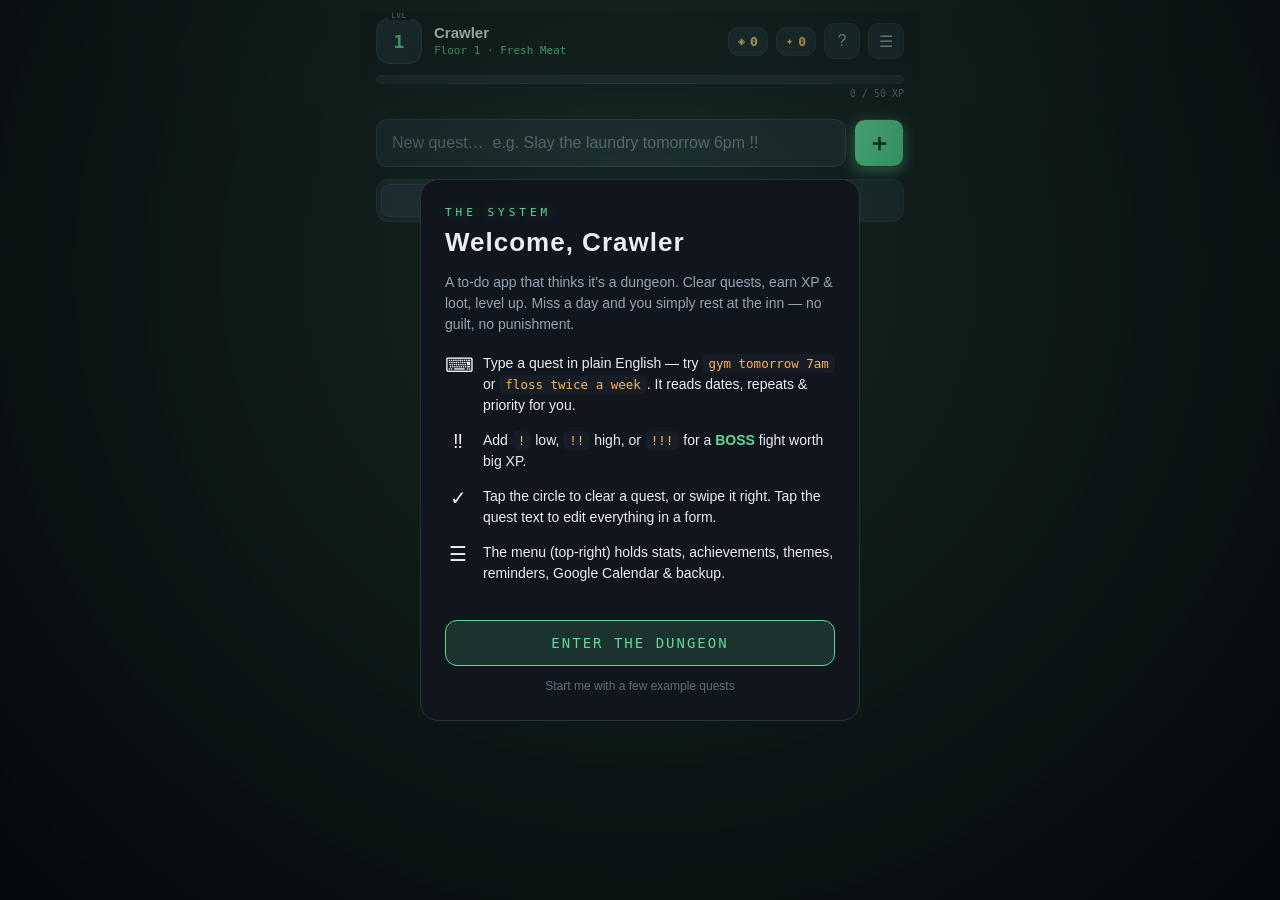
==== index.html @ 9c375795 "first version Co-authored-by: Cursor <cursoragent@cursor.com>" ====
<!DOCTYPE html>
<html lang="en">
<head>
  <meta charset="UTF-8" />
  <meta name="viewport" content="width=device-width, initial-scale=1.0, viewport-fit=cover, maximum-scale=1.0, user-scalable=no" />
  <title>CRAWL — The System</title>
  <meta name="description" content="A dungeon-crawler to-do app. Clear your quests, earn loot, level up." />
  <meta name="theme-color" content="#0b0e12" />
  <meta name="mobile-web-app-capable" content="yes" />
  <meta name="apple-mobile-web-app-capable" content="yes" />
  <meta name="apple-mobile-web-app-status-bar-style" content="black-translucent" />
  <meta name="apple-mobile-web-app-title" content="Crawl" />
  <link rel="manifest" href="manifest.webmanifest" />
  <link rel="icon" type="image/png" sizes="32x32" href="icons/favicon-32.png" />
  <link rel="apple-touch-icon" href="icons/apple-touch-icon.png" />
  <link rel="stylesheet" href="styles.css" />
</head>
<body>
  <div id="app">
    <!-- THE SYSTEM HUD -->
    <header id="hud">
      <div class="hud-row">
        <div class="hud-id">
          <button id="avatar" class="avatar" title="Your stats" aria-label="Open stats">
            <span id="avatarLevel">1</span>
          </button>
          <div class="hud-meta">
            <div class="hud-name" id="crawlerName">Crawler</div>
            <div class="hud-title" id="crawlerTitle">Floor 1 · Fresh Meat</div>
          </div>
        </div>
        <div class="hud-stats">
          <div class="stat gold" id="goldStat" title="Gold">
            <span class="stat-ico">◈</span><span id="goldVal">0</span>
          </div>
          <div class="stat streak" id="streakStat" title="Daily streak">
            <span class="stat-ico">✦</span><span id="streakVal">0</span>
          </div>
          <button id="helpBtn" class="icon-btn" aria-label="Help and intro">?</button>
          <button id="menuBtn" class="icon-btn" aria-label="Menu">☰</button>
        </div>
      </div>
      <div class="xp-wrap" title="Experience">
        <div class="xp-bar"><div class="xp-fill" id="xpFill"></div></div>
        <div class="xp-label"><span id="xpText">0 / 50 XP</span></div>
      </div>
    </header>

    <!-- QUICK CAPTURE -->
    <form id="capture" autocomplete="off">
      <input id="captureInput" type="text" inputmode="text"
        placeholder="New quest…  e.g. Slay the laundry tomorrow 6pm !!"
        aria-label="Add a quest" />
      <button type="submit" id="addBtn" aria-label="Add quest">＋</button>
    </form>
    <div id="parsePreview" class="parse-preview" hidden></div>

    <!-- VIEW TABS -->
    <nav id="tabs">
      <button class="tab active" data-view="today">Today<span class="tab-count" id="count-today"></span></button>
      <button class="tab" data-view="upcoming">Upcoming<span class="tab-count" id="count-upcoming"></span></button>
      <button class="tab" data-view="backlog">Anytime<span class="tab-count" id="count-backlog"></span></button>
      <button class="tab" data-view="done">Cleared<span class="tab-count" id="count-done"></span></button>
    </nav>

    <!-- QUEST LIST -->
    <main id="list" aria-live="polite"></main>

    <div id="emptyState" class="empty" hidden></div>
  </div>

  <!-- Floating System log line -->
  <div id="systemLog" class="system-log" aria-live="polite"></div>

  <!-- Toast / loot popups -->
  <div id="toastStack" class="toast-stack"></div>

  <!-- Stats / achievements sheet -->
  <div id="sheet" class="sheet" hidden>
    <div class="sheet-card">
      <button id="sheetClose" class="sheet-close" aria-label="Close">✕</button>
      <div id="sheetBody"></div>
    </div>
  </div>

  <!-- Level-up overlay -->
  <div id="levelup" class="levelup" hidden>
    <div class="levelup-card">
      <div class="lu-flash">LEVEL UP</div>
      <div class="lu-num" id="luNum">2</div>
      <div class="lu-sub" id="luSub">The System acknowledges your effort. Barely.</div>
      <button id="luClose" class="lu-btn">Descend</button>
    </div>
  </div>

  <div id="editModal" class="edit-modal" hidden></div>
  <div id="intro" class="intro" hidden></div>

  <script src="app.js"></script>
</body>
</html>
---- styles.css ----
/* ============ CRAWL — The System ============ */
:root {
  --bg: #0b0e12;
  --bg-2: #11161d;
  --panel: #161d26;
  --panel-2: #1c2531;
  --stroke: #28323f;
  --stroke-soft: #1f2833;
  --text: #e8edf3;
  --text-dim: #95a3b3;
  --text-faint: #5e6c7c;
  --sys: #5fd896;        /* System green */
  --sys-glow: rgba(95,216,150,.45);
  --gold: #f3c969;
  --amber: #ffb454;
  --danger: #ff6b6b;
  --p1: #ff6b6b;         /* priority colors */
  --p2: #ffb454;
  --p3: #5fb0ff;
  --radius: 16px;
  --radius-sm: 11px;
  --shadow: 0 10px 30px rgba(0,0,0,.5);
  --mono: 'SFMono-Regular', ui-monospace, 'JetBrains Mono', Menlo, Consolas, monospace;
  --sans: -apple-system, BlinkMacSystemFont, 'Segoe UI', Roboto, Helvetica, Arial, sans-serif;
}
[data-theme="ember"] { --sys:#ff8c42; --sys-glow:rgba(255,140,66,.45); }
[data-theme="arcane"] { --sys:#b07dff; --sys-glow:rgba(176,125,255,.45); }
[data-theme="blood"]  { --sys:#ff5d6c; --sys-glow:rgba(255,93,108,.45); }
[data-theme="light"] {
  --bg:#eef1f5; --bg-2:#e6eaf0; --panel:#ffffff; --panel-2:#f2f5f9;
  --stroke:#d4dbe5; --stroke-soft:#e2e8f0; --text:#1a2330; --text-dim:#566173;
  --text-faint:#8a97a8; --shadow:0 10px 30px rgba(40,60,90,.12);
}

* { box-sizing: border-box; -webkit-tap-highlight-color: transparent; }
/* The hidden attribute must always win, even over display:grid/flex overlays */
[hidden] { display: none !important; }
html, body { margin: 0; padding: 0; }
body {
  background:
    radial-gradient(1200px 500px at 50% -10%, rgba(95,216,150,.06), transparent 60%),
    var(--bg);
  color: var(--text);
  font-family: var(--sans);
  -webkit-font-smoothing: antialiased;
  min-height: 100dvh;
  overscroll-behavior-y: contain;
}

#app {
  max-width: 560px;
  margin: 0 auto;
  padding: calc(env(safe-area-inset-top) + 12px) 16px calc(env(safe-area-inset-bottom) + 120px);
}

/* ---------- HUD ---------- */
#hud {
  position: sticky; top: 0; z-index: 30;
  background: linear-gradient(180deg, var(--bg) 70%, transparent);
  padding: 6px 0 12px;
  margin: 0 -16px 4px; padding-left: 16px; padding-right: 16px;
}
.hud-row { display: flex; align-items: center; justify-content: space-between; gap: 12px; }
.hud-id { display: flex; align-items: center; gap: 12px; min-width: 0; }
.avatar {
  position: relative; width: 46px; height: 46px; flex: 0 0 auto;
  border-radius: 13px; border: 1px solid var(--stroke);
  background: linear-gradient(145deg, var(--panel-2), var(--panel));
  color: var(--sys); font-family: var(--mono); font-weight: 700; font-size: 18px;
  display: grid; place-items: center; cursor: pointer;
  box-shadow: inset 0 0 0 1px rgba(255,255,255,.02), 0 0 0 0 var(--sys-glow);
  transition: box-shadow .25s, transform .1s;
}
.avatar:active { transform: scale(.94); }
.avatar::after {
  content: 'LVL'; position: absolute; top: -7px; left: 50%; transform: translateX(-50%);
  font-size: 7px; letter-spacing: 1px; color: var(--text-faint);
  background: var(--bg); padding: 0 3px; font-family: var(--mono);
}
.hud-meta { min-width: 0; }
.hud-name { font-weight: 700; font-size: 15px; line-height: 1.1; }
.hud-title { font-family: var(--mono); font-size: 11px; color: var(--sys); opacity: .85; margin-top: 3px; white-space: nowrap; overflow: hidden; text-overflow: ellipsis; max-width: 46vw; }
.hud-stats { display: flex; align-items: center; gap: 8px; }
.stat {
  display: flex; align-items: center; gap: 5px; font-family: var(--mono); font-size: 13px;
  font-weight: 600; padding: 6px 9px; border-radius: 10px;
  background: var(--panel); border: 1px solid var(--stroke-soft);
}
.stat-ico { font-size: 12px; }
.stat.gold { color: var(--gold); }
.stat.streak { color: var(--amber); }
.stat.pulse { animation: statPop .4s ease; }
@keyframes statPop { 0%{transform:scale(1)} 40%{transform:scale(1.25)} 100%{transform:scale(1)} }
.icon-btn {
  width: 36px; height: 36px; border-radius: 10px; border: 1px solid var(--stroke-soft);
  background: var(--panel); color: var(--text-dim); font-size: 16px; cursor: pointer;
}
.icon-btn:active { transform: scale(.92); }

.xp-wrap { margin-top: 11px; }
.xp-bar {
  height: 9px; border-radius: 6px; background: var(--panel);
  border: 1px solid var(--stroke-soft); overflow: hidden; position: relative;
}
.xp-fill {
  height: 100%; width: 0%;
  background: linear-gradient(90deg, var(--sys), #9affc6);
  box-shadow: 0 0 12px var(--sys-glow);
  border-radius: 6px; transition: width .6s cubic-bezier(.2,.8,.2,1);
}
.xp-label { display: flex; justify-content: flex-end; margin-top: 4px; }
.xp-label span { font-family: var(--mono); font-size: 10px; color: var(--text-faint); }

/* ---------- Capture ---------- */
#capture { display: flex; gap: 8px; margin: 8px 0 4px; }
#captureInput {
  flex: 1; min-width: 0; padding: 14px 15px; font-size: 16px; color: var(--text);
  background: var(--panel); border: 1px solid var(--stroke); border-radius: var(--radius-sm);
  outline: none; transition: border-color .2s, box-shadow .2s;
}
#captureInput::placeholder { color: var(--text-faint); }
#captureInput:focus { border-color: var(--sys); box-shadow: 0 0 0 3px var(--sys-glow); }
#addBtn {
  flex: 0 0 auto; width: 50px; border-radius: var(--radius-sm); border: 1px solid var(--stroke);
  background: linear-gradient(145deg, var(--sys), #46c47e); color: #06231a;
  font-size: 24px; font-weight: 700; cursor: pointer; box-shadow: 0 4px 14px var(--sys-glow);
}
#addBtn:active { transform: scale(.93); }
.parse-preview {
  font-family: var(--mono); font-size: 11px; color: var(--text-dim);
  padding: 4px 6px 0; display: flex; gap: 8px; flex-wrap: wrap;
}
.parse-preview .chip { color: var(--sys); }
.parse-preview .chip.warn { color: var(--amber); }

/* ---------- Tabs ---------- */
#tabs {
  display: flex; gap: 4px; margin: 12px 0 10px; padding: 4px;
  background: var(--panel); border: 1px solid var(--stroke-soft); border-radius: 12px;
  position: sticky; top: 96px; z-index: 20;
}
.tab {
  flex: 1; padding: 9px 4px; border: none; background: transparent; cursor: pointer;
  color: var(--text-dim); font-size: 13px; font-weight: 600; border-radius: 9px;
  display: flex; align-items: center; justify-content: center; gap: 5px;
  transition: background .2s, color .2s;
}
.tab.active { background: var(--panel-2); color: var(--text); box-shadow: inset 0 0 0 1px var(--stroke); }
.tab-count {
  font-family: var(--mono); font-size: 10px; min-width: 16px; padding: 1px 4px;
  border-radius: 6px; background: var(--bg-2); color: var(--text-faint);
}
.tab.active .tab-count { color: var(--sys); }
.tab-count:empty { display: none; }

/* ---------- Quest list ---------- */
#list { display: flex; flex-direction: column; gap: 8px; }
.group-head {
  font-family: var(--mono); font-size: 11px; letter-spacing: 1px; text-transform: uppercase;
  color: var(--text-faint); margin: 14px 2px 2px; display: flex; align-items: center; gap: 8px;
}
.group-head.overdue { color: var(--danger); }
.group-head::after { content: ''; flex: 1; height: 1px; background: var(--stroke-soft); }

.quest {
  display: flex; align-items: flex-start; gap: 12px; padding: 13px 14px;
  background: var(--panel); border: 1px solid var(--stroke-soft); border-radius: var(--radius-sm);
  position: relative; overflow: hidden; touch-action: pan-y;
  animation: questIn .28s ease both;
}
@keyframes questIn { from { opacity: 0; transform: translateY(6px); } to { opacity: 1; transform: none; } }
.quest::before {
  content: ''; position: absolute; left: 0; top: 0; bottom: 0; width: 3px; background: transparent;
}
.quest.p1::before { background: var(--p1); }
.quest.p2::before { background: var(--p2); }
.quest.p3::before { background: var(--p3); }
.quest.boss { border-color: rgba(255,140,66,.4); background: linear-gradient(180deg, rgba(255,140,66,.06), var(--panel)); }

.check {
  flex: 0 0 auto; width: 26px; height: 26px; margin-top: 1px; border-radius: 50%;
  border: 2px solid var(--stroke); background: transparent; cursor: pointer;
  display: grid; place-items: center; transition: border-color .2s, background .2s; position: relative;
}
.check:active { transform: scale(.88); }
.check::after {   /* invisible 44x44 tap target for accessibility */
  content: ''; position: absolute; top: 50%; left: 50%;
  transform: translate(-50%, -50%); width: 44px; height: 44px;
}
.quest.p1 .check { border-color: var(--p1); }
.quest.p2 .check { border-color: var(--p2); }
.quest.p3 .check { border-color: var(--p3); }
.check svg { width: 14px; height: 14px; stroke: #06231a; stroke-width: 3.5; fill: none; opacity: 0; }
.quest.done .check { background: var(--sys); border-color: var(--sys); }
.quest.done .check svg { opacity: 1; }

.q-body { flex: 1; min-width: 0; }
.q-title { font-size: 15px; line-height: 1.35; word-break: break-word; }
.quest.boss .q-title { font-weight: 700; }
.quest.done .q-title { color: var(--text-faint); text-decoration: line-through; }
.q-meta { display: flex; flex-wrap: wrap; gap: 6px; margin-top: 6px; }
.q-tag {
  font-family: var(--mono); font-size: 10.5px; padding: 2px 7px; border-radius: 6px;
  background: var(--bg-2); color: var(--text-dim); display: inline-flex; align-items: center; gap: 4px;
}
.q-tag.due { color: var(--sys); }
.q-tag.due.overdue { color: var(--danger); }
.q-tag.due.soon { color: var(--amber); }
.q-tag.repeat { color: var(--p3); }
.q-tag.boss { color: var(--amber); }
.q-tag.prio.p1 { color: var(--p1); }
.q-tag.prio.p3 { color: var(--p3); }
.q-tag.project { color: var(--text-dim); }
.q-xp { font-family: var(--mono); font-size: 10.5px; color: var(--gold); margin-left: auto; align-self: center; }

.q-actions { position: absolute; right: 10px; top: 10px; display: flex; gap: 4px; opacity: 0; transition: opacity .15s; }
.quest:hover .q-actions { opacity: 1; }
.q-actions button { width: 28px; height: 28px; border-radius: 8px; border: 1px solid var(--stroke-soft); background: var(--panel-2); color: var(--text-dim); font-size: 12px; cursor: pointer; }

.quest.clearing { animation: clearOut .5s ease forwards; }
@keyframes clearOut {
  30% { transform: translateX(0) scale(1.01); }
  100% { transform: translateX(40px); opacity: 0; height: 0; padding-top: 0; padding-bottom: 0; margin: 0; }
}

/* ---------- Empty ---------- */
.empty { text-align: center; padding: 50px 20px; color: var(--text-faint); }
.empty .glyph { font-size: 40px; opacity: .5; margin-bottom: 14px; }
.empty .line { font-family: var(--mono); font-size: 13px; line-height: 1.6; }

/* ---------- System log ---------- */
.system-log {
  position: fixed; left: 50%; transform: translateX(-50%);
  bottom: calc(env(safe-area-inset-bottom) + 16px);
  max-width: 90%; width: max-content;
  background: rgba(8,12,16,.92); border: 1px solid var(--sys); color: var(--sys);
  font-family: var(--mono); font-size: 12px; padding: 9px 14px; border-radius: 10px;
  box-shadow: 0 0 24px var(--sys-glow); backdrop-filter: blur(8px);
  opacity: 0; pointer-events: none; transition: opacity .3s, transform .3s; z-index: 60; text-align: center;
}
.system-log.show { opacity: 1; transform: translateX(-50%) translateY(0); }
.system-log .sys-prefix { opacity: .7; }

/* ---------- Toasts (loot) ---------- */
.toast-stack {
  position: fixed; top: calc(env(safe-area-inset-top) + 10px); left: 50%; transform: translateX(-50%);
  display: flex; flex-direction: column; gap: 8px; z-index: 70; width: max-content; max-width: 92%;
}
.toast {
  background: linear-gradient(145deg, var(--panel-2), var(--panel));
  border: 1px solid var(--stroke); border-radius: 12px; padding: 10px 16px;
  box-shadow: var(--shadow); display: flex; align-items: center; gap: 10px;
  animation: toastIn .35s cubic-bezier(.2,.9,.2,1) both;
}
.toast.out { animation: toastOut .3s ease forwards; }
@keyframes toastIn { from { opacity: 0; transform: translateY(-14px) scale(.96); } to { opacity: 1; transform: none; } }
@keyframes toastOut { to { opacity: 0; transform: translateY(-10px); } }
.toast .t-ico { font-size: 20px; }
.toast .t-text b { color: var(--gold); }
.toast .t-text .t-sub { display: block; font-size: 11px; color: var(--text-dim); font-family: var(--mono); margin-top: 1px; }

/* ---------- Sheet ---------- */
.sheet { position: fixed; inset: 0; z-index: 80; display: grid; place-items: end center;
  background: rgba(0,0,0,.55); backdrop-filter: blur(3px); animation: fade .2s ease; }
@keyframes fade { from { opacity: 0; } }
.sheet-card {
  width: 100%; max-width: 560px; max-height: 86dvh; overflow-y: auto;
  background: var(--bg-2); border: 1px solid var(--stroke);
  border-radius: 20px 20px 0 0; padding: 22px 20px calc(env(safe-area-inset-bottom) + 28px);
  position: relative; animation: sheetUp .3s cubic-bezier(.2,.85,.25,1) both;
}
@keyframes sheetUp { from { transform: translateY(40px); opacity: .4; } to { transform: none; opacity: 1; } }
.sheet-close { position: absolute; top: 16px; right: 16px; width: 32px; height: 32px; border-radius: 9px;
  border: 1px solid var(--stroke-soft); background: var(--panel); color: var(--text-dim); font-size: 14px; cursor: pointer; }
.sheet h2 { font-size: 18px; margin: 0 0 4px; }
.sheet .sub { font-family: var(--mono); font-size: 11px; color: var(--sys); margin-bottom: 18px; }
.stat-grid { display: grid; grid-template-columns: 1fr 1fr; gap: 10px; margin-bottom: 22px; }
.stat-card { background: var(--panel); border: 1px solid var(--stroke-soft); border-radius: 12px; padding: 13px; }
.stat-card .v { font-family: var(--mono); font-size: 22px; font-weight: 700; }
.stat-card .l { font-size: 11px; color: var(--text-dim); margin-top: 2px; }
.stat-card .v.gold { color: var(--gold); } .stat-card .v.sys { color: var(--sys); } .stat-card .v.amber { color: var(--amber); }

.ach-list { display: flex; flex-direction: column; gap: 8px; }
.ach { display: flex; align-items: center; gap: 12px; padding: 11px 13px; border-radius: 11px;
  background: var(--panel); border: 1px solid var(--stroke-soft); }
.ach.locked { opacity: .42; }
.ach .a-ico { font-size: 22px; width: 30px; text-align: center; }
.ach .a-name { font-weight: 600; font-size: 14px; }
.ach .a-desc { font-size: 12px; color: var(--text-dim); margin-top: 1px; }
.ach.unlocked .a-name { color: var(--sys); }

.opt-row { display: flex; align-items: center; justify-content: space-between; padding: 13px 0; border-top: 1px solid var(--stroke-soft); }
.opt-row .lbl { font-size: 14px; }
.opt-row .lbl small { display: block; color: var(--text-dim); font-size: 11px; margin-top: 2px; }
.theme-dots { display: flex; gap: 8px; }
.theme-dot { width: 26px; height: 26px; border-radius: 50%; border: 2px solid var(--stroke); cursor: pointer; }
.theme-dot.sel { border-color: var(--text); }
.btn-line { display: flex; gap: 8px; margin-top: 8px; flex-wrap: wrap; }
.mini-btn { padding: 9px 14px; border-radius: 10px; border: 1px solid var(--stroke); background: var(--panel); color: var(--text); font-size: 13px; cursor: pointer; }
.mini-btn.danger { color: var(--danger); border-color: rgba(255,107,107,.4); }
.switch { width: 44px; height: 26px; border-radius: 14px; background: var(--stroke); border: none; position: relative; cursor: pointer; transition: background .2s; }
.switch.on { background: var(--sys); }
.switch::after { content: ''; position: absolute; top: 3px; left: 3px; width: 20px; height: 20px; border-radius: 50%; background: #fff; transition: left .2s; }
.switch.on::after { left: 21px; }
.field-help { font-family: var(--mono); font-size: 11px; color: var(--text-faint); line-height: 1.7; margin-top: 6px; }
.field-help b { color: var(--sys); }

/* ---------- Level up ---------- */
.levelup { position: fixed; inset: 0; z-index: 90; display: grid; place-items: center;
  background: radial-gradient(circle at 50% 45%, rgba(95,216,150,.18), rgba(0,0,0,.82)); animation: fade .25s ease; }
.levelup-card { text-align: center; animation: luPop .5s cubic-bezier(.2,.9,.2,1) both; padding: 20px; }
@keyframes luPop { from { transform: scale(.7); opacity: 0; } to { transform: none; opacity: 1; } }
.lu-flash { font-family: var(--mono); letter-spacing: 6px; color: var(--sys); font-size: 15px; text-shadow: 0 0 20px var(--sys-glow); }
.lu-num { font-size: 96px; font-weight: 800; line-height: 1; margin: 6px 0; color: var(--text); text-shadow: 0 0 40px var(--sys-glow); }
.lu-sub { font-family: var(--mono); font-size: 13px; color: var(--text-dim); max-width: 280px; margin: 0 auto 22px; line-height: 1.6; }
.lu-btn { padding: 13px 34px; border-radius: 12px; border: 1px solid var(--sys); background: rgba(95,216,150,.12);
  color: var(--sys); font-family: var(--mono); font-size: 14px; letter-spacing: 2px; cursor: pointer; }
.lu-btn:active { transform: scale(.95); }

.confetti { position: fixed; width: 9px; height: 9px; z-index: 95; pointer-events: none; border-radius: 1px; }

/* ---------- Edit modal ---------- */
.edit-modal { position: fixed; inset: 0; z-index: 85; display: grid; place-items: end center;
  background: rgba(0,0,0,.55); backdrop-filter: blur(3px); animation: fade .2s ease; }
.edit-card { width: 100%; max-width: 560px; max-height: 90dvh; overflow-y: auto;
  background: var(--bg-2); border: 1px solid var(--stroke); border-radius: 20px 20px 0 0;
  padding: 20px 20px calc(env(safe-area-inset-bottom) + 24px); animation: sheetUp .3s cubic-bezier(.2,.85,.25,1) both; }
.edit-card h2 { font-size: 17px; margin: 0 0 16px; }
.ef-label { font-family: var(--mono); font-size: 11px; letter-spacing: 1px; text-transform: uppercase; color: var(--text-faint); margin: 14px 2px 6px; }
.ef-input, .ef-card-input { width: 100%; padding: 12px 13px; font-size: 16px; color: var(--text);
  background: var(--panel); border: 1px solid var(--stroke); border-radius: var(--radius-sm); outline: none; }
.ef-input:focus { border-color: var(--sys); box-shadow: 0 0 0 3px var(--sys-glow); }
.ef-row { display: flex; gap: 8px; }
.ef-row > * { flex: 1; }
.ef-chiprow { display: flex; gap: 8px; flex-wrap: wrap; }
.ef-chip { padding: 9px 13px; border-radius: 10px; border: 1px solid var(--stroke); background: var(--panel);
  color: var(--text-dim); font-size: 13px; cursor: pointer; font-family: var(--mono); }
.ef-chip.sel { color: var(--bg); background: var(--sys); border-color: var(--sys); font-weight: 700; }
.ef-chip.sel.p1 { background: var(--p1); border-color: var(--p1); }
.ef-chip.sel.boss { background: var(--amber); border-color: var(--amber); }
.ef-actions { display: flex; gap: 10px; margin-top: 22px; }
.ef-save { flex: 2; padding: 14px; border-radius: 12px; border: none; background: linear-gradient(145deg, var(--sys), #46c47e);
  color: #06231a; font-size: 15px; font-weight: 700; cursor: pointer; }
.ef-del { flex: 1; padding: 14px; border-radius: 12px; border: 1px solid rgba(255,107,107,.4); background: transparent;
  color: var(--danger); font-size: 14px; cursor: pointer; }
.ef-save:active, .ef-del:active { transform: scale(.97); }
input[type="date"].ef-input, input[type="time"].ef-input { font-family: var(--mono); }

/* ---------- Onboarding / Help ---------- */
.intro { position: fixed; inset: 0; z-index: 88; display: grid; place-items: center; padding: 22px;
  background: radial-gradient(circle at 50% 30%, rgba(95,216,150,.12), rgba(6,9,12,.94)); animation: fade .3s ease; }
.intro-card { max-width: 440px; width: 100%; background: var(--bg-2); border: 1px solid var(--stroke);
  border-radius: 18px; padding: 26px 24px; animation: luPop .4s cubic-bezier(.2,.9,.2,1) both; max-height: 88dvh; overflow-y: auto; }
.intro-badge { font-family: var(--mono); font-size: 11px; letter-spacing: 4px; color: var(--sys); text-shadow: 0 0 16px var(--sys-glow); }
.intro-card h1 { font-size: 26px; margin: 8px 0 4px; letter-spacing: 1px; }
.intro-card .tag { color: var(--text-dim); font-size: 14px; margin-bottom: 18px; line-height: 1.5; }
.intro-step { display: flex; gap: 12px; align-items: flex-start; margin: 14px 0; }
.intro-step .ico { font-size: 20px; width: 26px; text-align: center; flex: 0 0 auto; }
.intro-step .txt { font-size: 14px; line-height: 1.5; color: var(--text); }
.intro-step .txt b { color: var(--sys); }
.intro-step code { font-family: var(--mono); font-size: 12.5px; background: var(--panel); padding: 2px 6px; border-radius: 6px; color: var(--amber); }
.intro-btn { width: 100%; margin-top: 22px; padding: 14px; border-radius: 12px; border: 1px solid var(--sys);
  background: rgba(95,216,150,.14); color: var(--sys); font-family: var(--mono); font-size: 14px; letter-spacing: 2px; cursor: pointer; }
.intro-btn:active { transform: scale(.97); }
.intro-skip { display: block; margin: 12px auto 0; background: none; border: none; color: var(--text-faint); font-size: 12px; cursor: pointer; }

@media (min-width: 600px) {
  .q-actions { opacity: 1; }
}

/* Respect users who prefer reduced motion */
@media (prefers-reduced-motion: reduce) {
  *, *::before, *::after {
    animation-duration: .001ms !important;
    animation-iteration-count: 1 !important;
    transition-duration: .001ms !important;
    scroll-behavior: auto !important;
  }
  .confetti { display: none !important; }
}

/* ---------- Calendar items ---------- */
.group-head.cal { color: var(--p3); }
.quest.cal { background: linear-gradient(180deg, rgba(95,176,255,.06), var(--panel)); border-color: rgba(95,176,255,.22); cursor: default; }
.quest.cal .cal-dot { width: 26px; height: 26px; display: grid; place-items: center; font-size: 15px; flex: 0 0 auto; margin-top: 1px; }
.gcal-pill { display: inline-flex; align-items: center; font-family: var(--mono); font-size: 12px; color: var(--sys); padding: 8px 10px 8px 0; }

/* ---------- Sleekness pass ---------- */
.quest { transition: transform .14s ease, border-color .14s ease, background .14s ease; }
@media (hover:hover){ .quest:not(.cal):hover { transform: translateY(-1px); border-color: var(--stroke); } }
.q-body { cursor: pointer; }
.quest.cal .q-body { cursor: default; }
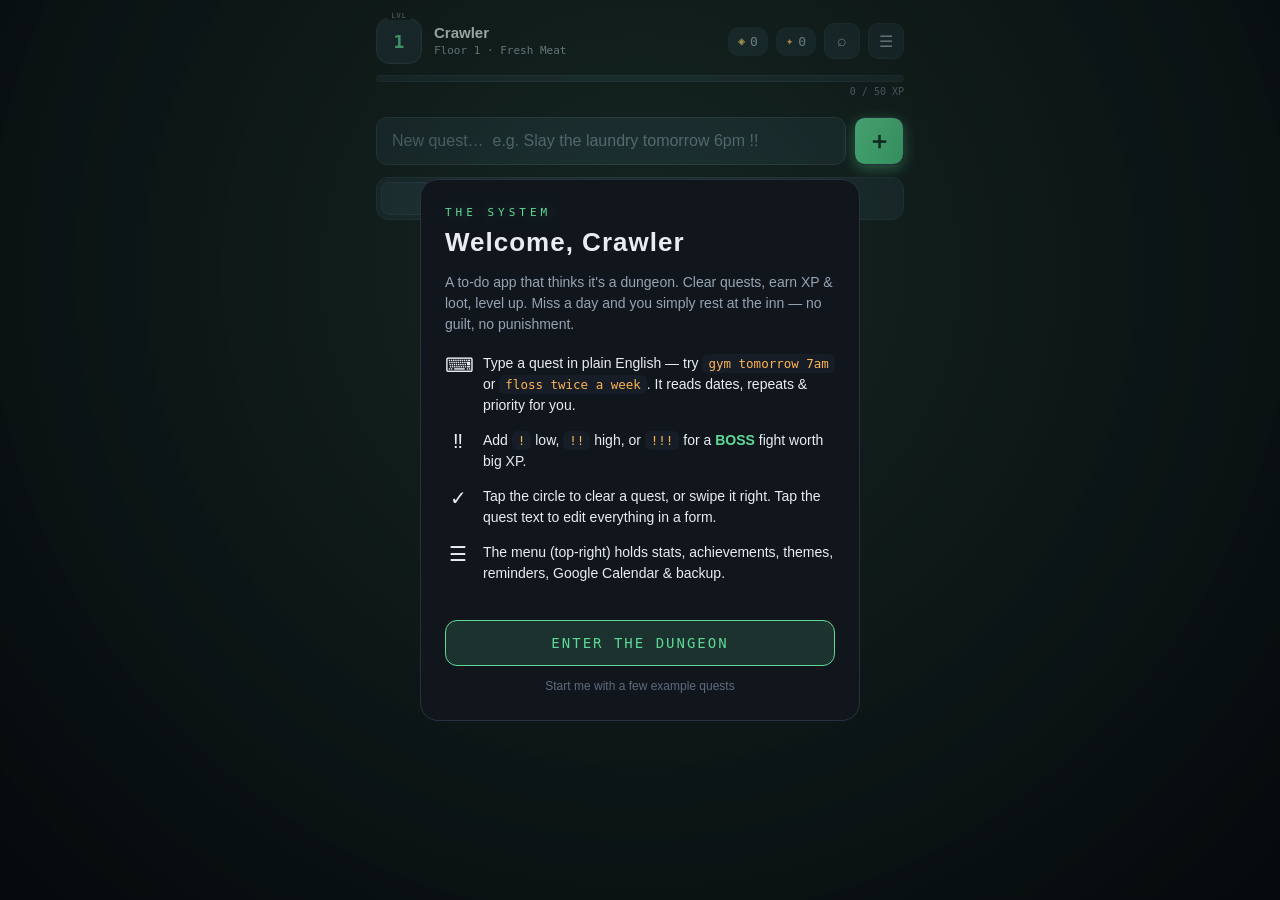
==== commit 10babc6b: "subtasks, notes, search, sync, calmer UI Co-authored-by: Cursor <cursoragent@cursor.com>" ====
--- a/index.html
+++ b/index.html
@@ -36,7 +36,7 @@
           <div class="stat streak" id="streakStat" title="Daily streak">
             <span class="stat-ico">✦</span><span id="streakVal">0</span>
           </div>
-          <button id="helpBtn" class="icon-btn" aria-label="Help and intro">?</button>
+          <button id="searchBtn" class="icon-btn" aria-label="Search quests">⌕</button>
           <button id="menuBtn" class="icon-btn" aria-label="Menu">☰</button>
         </div>
       </div>
@@ -54,6 +54,10 @@
       <button type="submit" id="addBtn" aria-label="Add quest">＋</button>
     </form>
     <div id="parsePreview" class="parse-preview" hidden></div>
+
+    <div id="searchWrap" class="search-wrap" hidden>
+      <input id="searchInput" type="search" placeholder="Search quests…" aria-label="Search quests" />
+    </div>
 
     <!-- VIEW TABS -->
     <nav id="tabs">
--- a/styles.css
+++ b/styles.css
@@ -390,3 +390,62 @@
 @media (hover:hover){ .quest:not(.cal):hover { transform: translateY(-1px); border-color: var(--stroke); } }
 .q-body { cursor: pointer; }
 .quest.cal .q-body { cursor: default; }
+
+/* ---------- Search ---------- */
+.search-wrap { margin: 8px 0 2px; }
+#searchInput { width: 100%; box-sizing: border-box; padding: 12px 14px; font-size: 15px; color: var(--text);
+  background: var(--panel); border: 1px solid var(--stroke); border-radius: var(--radius-sm); outline: none; }
+#searchInput:focus { border-color: var(--sys); box-shadow: 0 0 0 3px var(--sys-glow); }
+
+/* ---------- Sub-tasks (on a quest) ---------- */
+.q-tag.subs { color: var(--sys); }
+.q-tag.note { color: var(--text-dim); }
+.q-subs { display: flex; flex-direction: column; gap: 2px; margin-top: 8px; }
+.q-sub { display: flex; align-items: center; gap: 8px; padding: 4px 2px; background: none; border: none;
+  color: var(--text-dim); font-size: 13px; cursor: pointer; text-align: left; width: fit-content; }
+.q-sub-box { width: 16px; height: 16px; flex: 0 0 auto; border: 1.5px solid var(--stroke); border-radius: 5px;
+  display: grid; place-items: center; position: relative; }
+.q-sub.done .q-sub-box { background: var(--sys); border-color: var(--sys); }
+.q-sub.done .q-sub-box::after { content: '\2713'; color: #06231a; font-size: 11px; font-weight: 700; }
+.q-sub.done .q-sub-t { text-decoration: line-through; color: var(--text-faint); }
+
+/* ---------- Sub-task editor rows ---------- */
+.ef-subrow { display: flex; align-items: center; gap: 8px; margin-bottom: 6px; }
+.ef-subcheck { width: 30px; height: 30px; flex: 0 0 auto; border: 1px solid var(--stroke); border-radius: 8px;
+  background: var(--panel); cursor: pointer; display: grid; place-items: center; }
+.ef-subcheck.on { background: var(--sys); border-color: var(--sys); }
+.ef-subcheck.on::after { content: '\2713'; color: #06231a; font-weight: 700; }
+.ef-subinput { flex: 1; min-width: 0; padding: 9px 11px; font-size: 15px; color: var(--text);
+  background: var(--panel); border: 1px solid var(--stroke); border-radius: 9px; outline: none; }
+.ef-subinput:focus { border-color: var(--sys); }
+.ef-subdel { width: 30px; height: 30px; flex: 0 0 auto; border: 1px solid var(--stroke-soft); border-radius: 8px;
+  background: var(--panel); color: var(--text-faint); cursor: pointer; }
+#ef-notes { font-family: var(--sans); }
+
+/* ============ CALM PASS — reduce visual noise ============ */
+/* Softer background glow */
+body { background: var(--bg); }
+/* Quieter quest meta: mute non-urgent tags so only what matters has colour */
+.q-tag { color: var(--text-faint); }
+.q-tag.prio.p1 { color: var(--text-dim); }
+.q-tag.prio.p3 { color: var(--text-faint); }
+.q-tag.repeat, .q-tag.project, .q-tag.subs, .q-tag.note { color: var(--text-faint); }
+.q-tag.due { color: var(--text-faint); }            /* far-off due dates stay quiet */
+.q-tag.due.soon { color: var(--amber); }            /* only soon / overdue pop */
+.q-tag.due.overdue { color: var(--danger); }
+.q-tag.boss { color: var(--amber); }
+.q-meta { gap: 5px; margin-top: 5px; }
+/* Calmer XP bar + HUD: drop the neon glows */
+.xp-fill { box-shadow: none; background: var(--sys); }
+.xp-bar { height: 7px; }
+.hud-title { color: var(--text-dim); opacity: .9; }
+.avatar { box-shadow: inset 0 0 0 1px rgba(255,255,255,.02); }
+.system-log { box-shadow: 0 6px 20px rgba(0,0,0,.4); border-color: var(--stroke); color: var(--text); }
+.system-log .sys-prefix { color: var(--sys); }
+/* Lighter stat chips */
+.stat { font-weight: 500; border-color: transparent; background: var(--panel); }
+.stat.gold { color: var(--text-dim); } .stat.gold .stat-ico { color: var(--gold); }
+.stat.streak { color: var(--text-dim); } .stat.streak .stat-ico { color: var(--amber); }
+/* Slightly more breathing room, softer cards */
+.quest { border-radius: 14px; }
+#list { gap: 7px; }
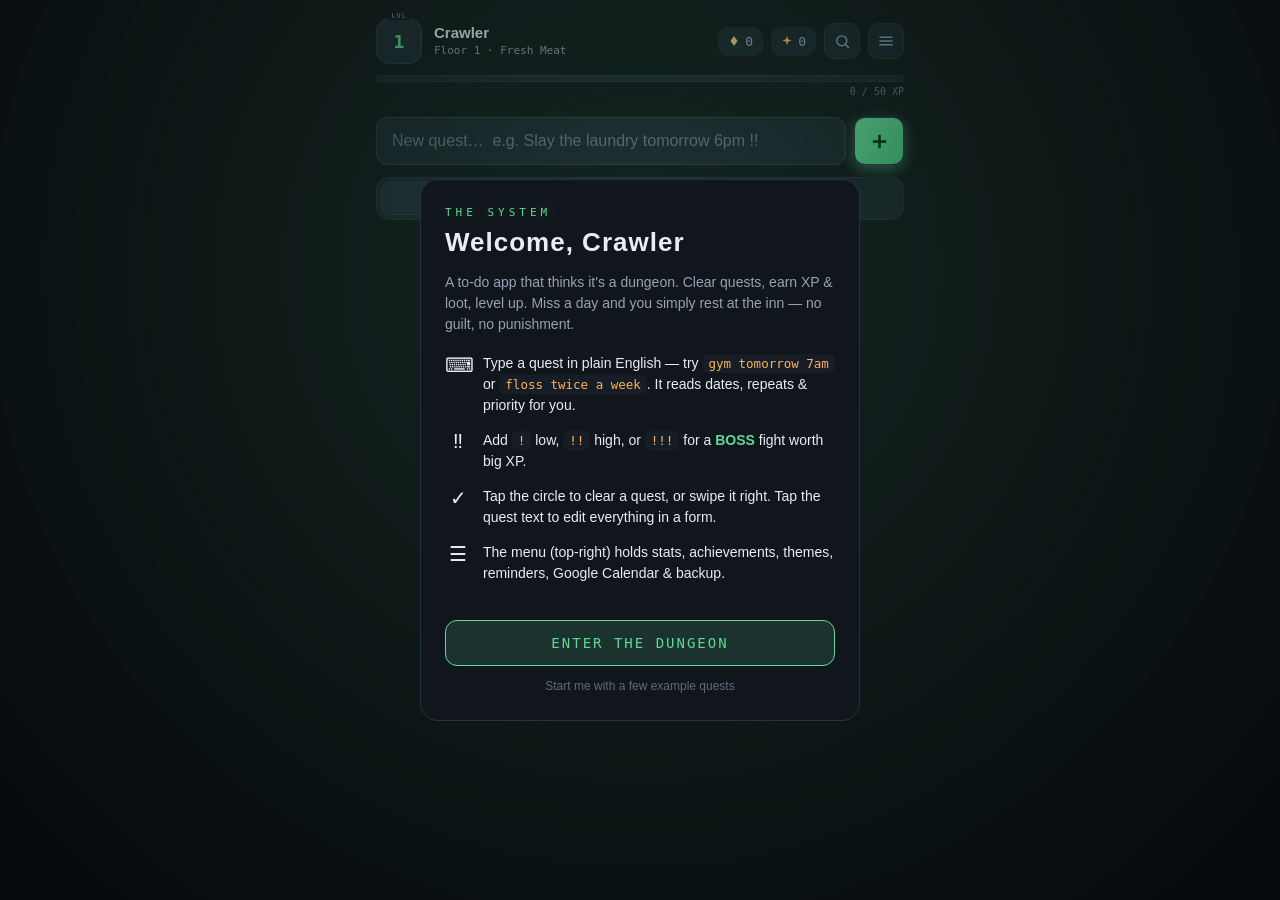
==== commit 330d62ad: "focus mode + crisp icons + reminder fix" ====
--- a/index.html
+++ b/index.html
@@ -31,13 +31,13 @@
         </div>
         <div class="hud-stats">
           <div class="stat gold" id="goldStat" title="Gold">
-            <span class="stat-ico">◈</span><span id="goldVal">0</span>
+            <span class="stat-ico"><svg viewBox="0 0 24 24" width="12" height="12" fill="currentColor"><path d="M12 2l7 10-7 10-7-10z"/></svg></span><span id="goldVal">0</span>
           </div>
           <div class="stat streak" id="streakStat" title="Daily streak">
-            <span class="stat-ico">✦</span><span id="streakVal">0</span>
+            <span class="stat-ico"><svg viewBox="0 0 24 24" width="12" height="12" fill="currentColor"><path d="M12 2l2.3 6.6L21 11l-6.7 2.4L12 20l-2.3-6.6L3 11l6.7-2.4z"/></svg></span><span id="streakVal">0</span>
           </div>
-          <button id="searchBtn" class="icon-btn" aria-label="Search quests">⌕</button>
-          <button id="menuBtn" class="icon-btn" aria-label="Menu">☰</button>
+          <button id="searchBtn" class="icon-btn" aria-label="Search quests"><svg viewBox="0 0 24 24" width="17" height="17" fill="none" stroke="currentColor" stroke-width="2" stroke-linecap="round"><circle cx="11" cy="11" r="7"/><line x1="20.5" y1="20.5" x2="16.5" y2="16.5"/></svg></button>
+          <button id="menuBtn" class="icon-btn" aria-label="Menu"><svg viewBox="0 0 24 24" width="18" height="18" fill="none" stroke="currentColor" stroke-width="2" stroke-linecap="round"><line x1="4" y1="7" x2="20" y2="7"/><line x1="4" y1="12" x2="20" y2="12"/><line x1="4" y1="17" x2="20" y2="17"/></svg></button>
         </div>
       </div>
       <div class="xp-wrap" title="Experience">
--- a/styles.css
+++ b/styles.css
@@ -449,3 +449,13 @@
 /* Slightly more breathing room, softer cards */
 .quest { border-radius: 14px; }
 #list { gap: 7px; }
+
+/* search icon button centering */
+.icon-btn { display: grid; place-items: center; }
+.icon-btn svg { display: block; }
+
+
+/* ---------- Focus mode ---------- */
+body.focus .stat.gold, body.focus .stat.streak, body.focus .xp-wrap, body.focus .hud-title { display: none !important; }
+body.focus .avatar::after { display: none; }
+.stat-ico svg { display: block; }
